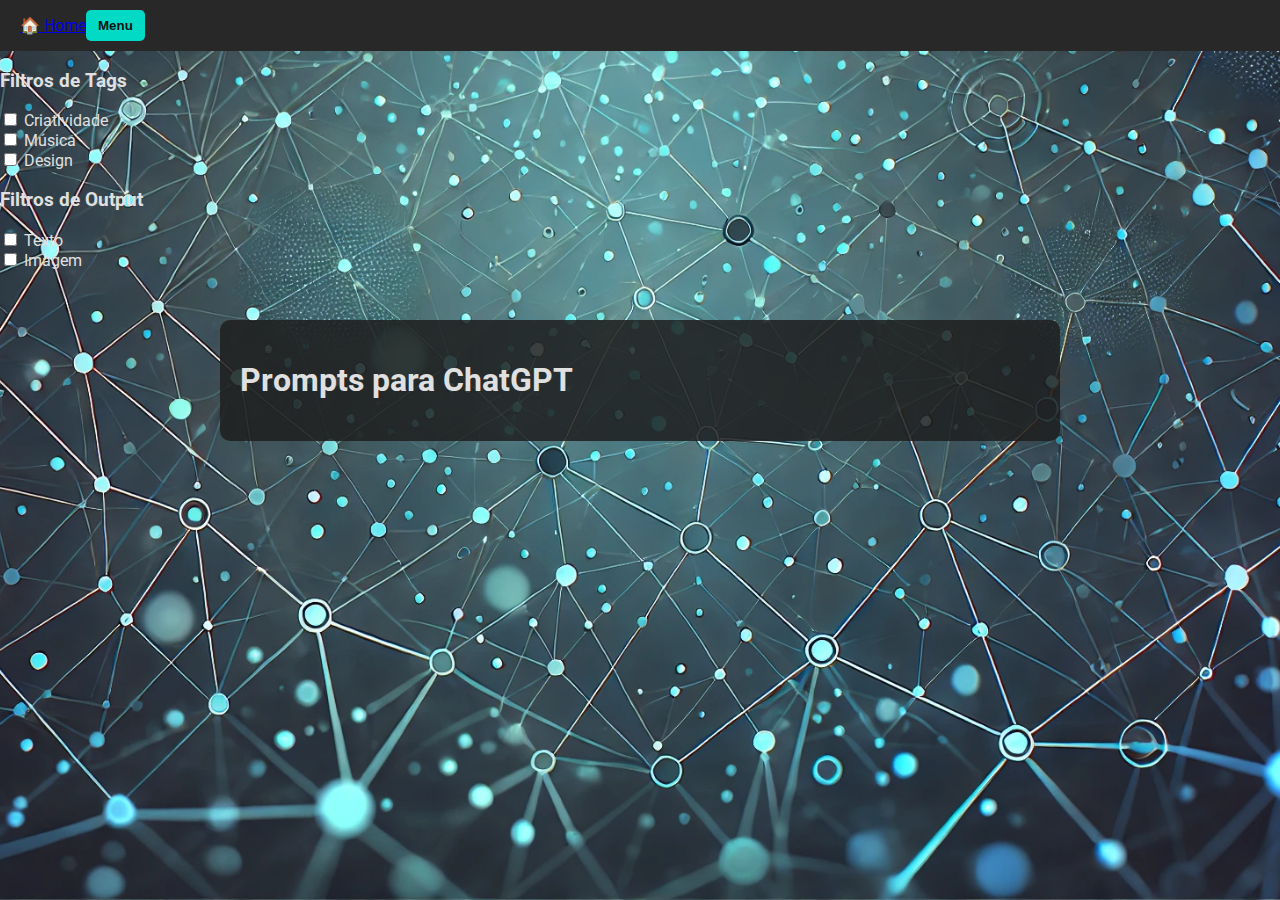
==== chatgpt.html @ 5db30829 "Create chatgpt.html" ====
<!DOCTYPE html>
<html lang="pt-br">
<head>
    <meta charset="UTF-8">
    <meta name="viewport" content="width=device-width, initial-scale=1.0">
    <title>Prompts - ChatGPT</title>
    <link href="https://fonts.googleapis.com/css2?family=Roboto:wght@400;700&family=Montserrat:wght@600&display=swap" rel="stylesheet">
    <link rel="stylesheet" href="styles.css">
</head>
<body>
    <!-- Cabeçalho -->
    <header>
        <a href="index.html" class="home-link"><span>🏠</span> Home</a>
        <button class="menu-toggle" onclick="toggleMenu()">Menu</button>
    </header>

    <!-- Menu em Aba -->
    <nav class="nav-menu" id="navMenu">
        <a href="#" class="nav-link">Sobre</a>
        <a href="#" class="nav-link">Dicas</a>
        <a href="#" class="nav-link">Prompts</a>
        <div class="sub-menu">
            <a href="chatgpt.html" class="nav-link">ChatGPT</a>
        </div>
    </nav>

    <!-- Barra Lateral de Filtros -->
    <aside class="sidebar">
        <h3>Filtros de Tags</h3>
        <div class="filter-group">
            <input type="checkbox" id="criatividade" onclick="filterByTag('Criatividade')">
            <label for="criatividade">Criatividade</label><br>
            <input type="checkbox" id="musica" onclick="filterByTag('Música')">
            <label for="musica">Música</label><br>
            <input type="checkbox" id="design" onclick="filterByTag('Design')">
            <label for="design">Design</label>
        </div>

        <h3>Filtros de Output</h3>
        <div class="filter-group">
            <input type="checkbox" id="texto" onclick="filterByOutput('Texto')">
            <label for="texto">Texto</label><br>
            <input type="checkbox" id="imagem" onclick="filterByOutput('Imagem')">
            <label for="imagem">Imagem</label><br>
            <!-- Inclua mais opções conforme necessário -->
        </div>
    </aside>

    <!-- Caixa de Conteúdo -->
    <main class="container">
        <h1>Prompts para ChatGPT</h1>
        <section class="prompt-container" id="promptContainer">
            <!-- Prompts carregados por JavaScript -->
        </section>
    </main>

    <script src="script.js"></script>
    <script>
        // Carregar prompts com as tags e filtros de output
        displayPrompts(prompts);
    </script>
</body>
</html>
---- styles.css ----
body {
    font-family: 'Roboto', sans-serif;
    background: url('background.png') no-repeat center center fixed;
    background-size: cover;
    color: #e0e0e0;
    margin: 0;
    padding: 0;
}

header {
    display: flex;
    justify-content: flex-start;
    align-items: center;
    padding: 10px 20px;
    background-color: #282828;
}

.menu-toggle {
    background-color: #03DAC6; /* Verde neon */
    color: #121212;
    padding: 8px 12px;
    border: none;
    cursor: pointer;
    border-radius: 5px;
    font-weight: bold;
}

.nav-menu {
    display: none;
    flex-direction: column;
    position: absolute;
    top: 60px;
    left: 20px;
    background-color: rgba(3, 218, 198, 0.9); /* Verde neon com opacidade */
    width: 150px;
    border-radius: 8px;
    padding: 10px;
    z-index: 1000;
}

.nav-link {
    color: #FFFFFF;
    padding: 10px;
    text-decoration: none;
    border-bottom: 1px solid rgba(255, 255, 255, 0.3);
}

.nav-link:hover {
    color: #121212;
    background-color: #BB86FC; /* Um efeito em azul para o hover */
}

.container {
    max-width: 800px;
    margin: 50px auto;
    padding: 20px;
    background-color: rgba(30, 30, 30, 0.85);
    border-radius: 10px;
    color: #e0e0e0;
}

.prompt {
    background-color: #1f1f1f;
    border: 1px solid #BB86FC;
    border-radius: 8px;
    padding: 20px;
    margin: 15px 0;
}

.prompt-title {
    font-weight: bold;
    font-size: 1.2em;
    color: #BB86FC;
}

.prompt-objective {
    margin: 10px 0;
}

.description-box {
    display: flex;
    align-items: center;
    background-color: #282828;
    border-radius: 8px;
    padding: 10px;
}

.prompt-description {
    flex: 1;
    font-style: italic;
}

/* Posição relativa para o botão */
.copy-btn {
    position: relative;
    background-color: #03DAC6;
    color: #121212;
    padding: 8px 12px;
    border: none;
    border-radius: 5px;
    cursor: pointer;
    font-weight: bold;
}

/* Estilo do balão de feedback */
.feedback {
    display: none;
    position: absolute;
    top: -30px; /* Ajuste a posição vertical conforme necessário */
    left: 50%;
    transform: translateX(-50%);
    background-color: #03DAC6;
    color: #121212;
    padding: 5px 10px;
    border-radius: 5px;
    font-size: 0.9em;
    white-space: nowrap;
    z-index: 1000;
}
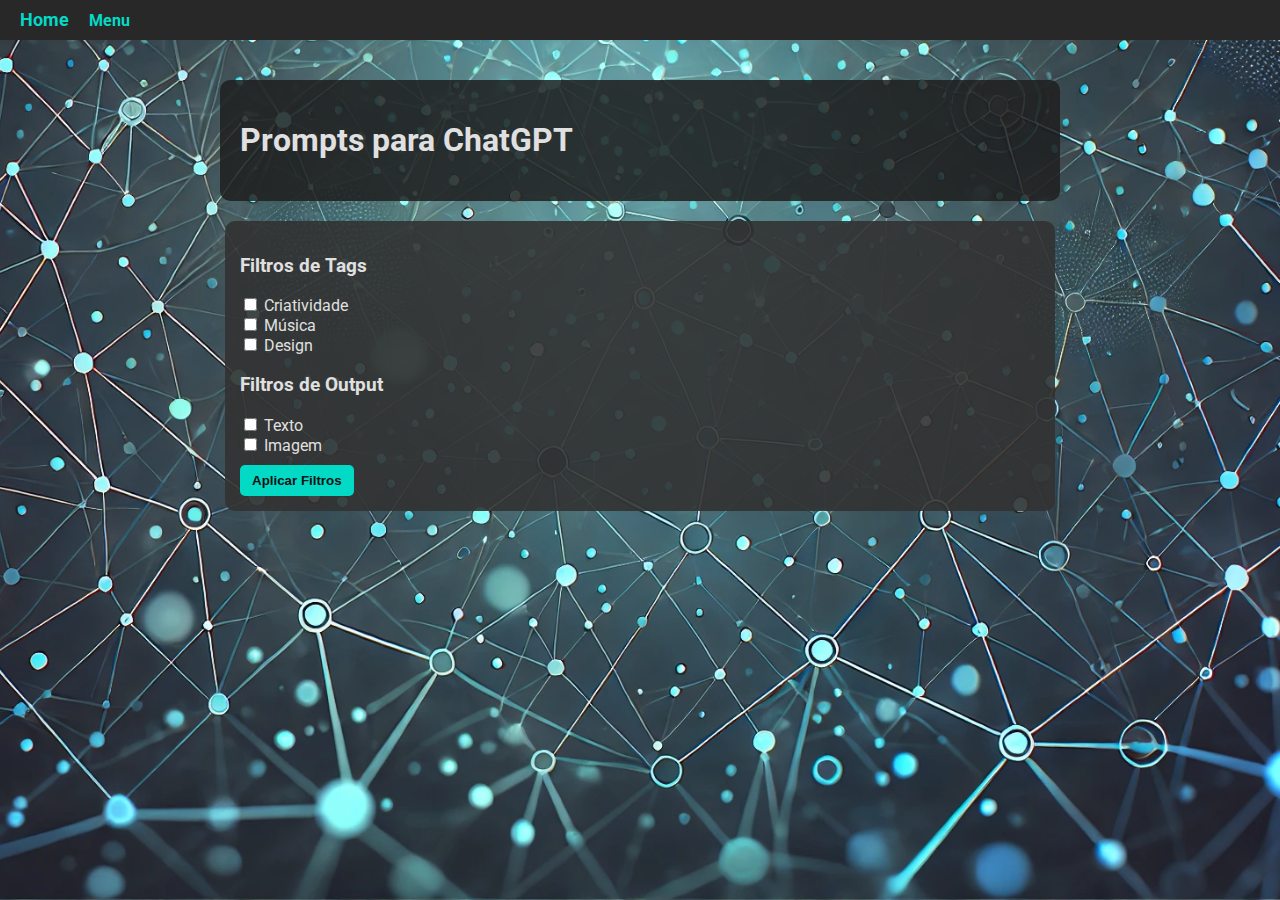
==== commit c3e4ead7: "Update chatgpt.html" ====
--- a/chatgpt.html
+++ b/chatgpt.html
@@ -3,61 +3,52 @@
 <head>
     <meta charset="UTF-8">
     <meta name="viewport" content="width=device-width, initial-scale=1.0">
-    <title>Prompts - ChatGPT</title>
+    <title>lab.prompt Biblioteca de Prompts - ChatGPT</title>
     <link href="https://fonts.googleapis.com/css2?family=Roboto:wght@400;700&family=Montserrat:wght@600&display=swap" rel="stylesheet">
     <link rel="stylesheet" href="styles.css">
 </head>
 <body>
-    <!-- Cabeçalho -->
+    <!-- Cabeçalho com link de Home e botão de Menu -->
     <header>
-        <a href="index.html" class="home-link"><span>🏠</span> Home</a>
-        <button class="menu-toggle" onclick="toggleMenu()">Menu</button>
+        <nav class="main-nav">
+            <a href="index.html" class="home-link">Home</a>
+            <a href="#" class="menu-toggle" onclick="toggleMenu()">Menu</a>
+            <div class="nav-menu" id="navMenu" style="display: none;">
+                <a href="sobre.html" class="nav-link">Sobre</a>
+                <a href="dicas.html" class="nav-link">Dicas</a>
+                <div class="submenu">
+                    <a href="#" class="nav-link">Prompts</a>
+                    <div class="dropdown">
+                        <a href="chatgpt.html" class="sub-nav-link">ChatGPT</a>
+                    </div>
+                </div>
+            </div>
+        </nav>
     </header>
 
-    <!-- Menu em Aba -->
-    <nav class="nav-menu" id="navMenu">
-        <a href="#" class="nav-link">Sobre</a>
-        <a href="#" class="nav-link">Dicas</a>
-        <a href="#" class="nav-link">Prompts</a>
-        <div class="sub-menu">
-            <a href="chatgpt.html" class="nav-link">ChatGPT</a>
-        </div>
-    </nav>
+    <!-- Container Principal da Página de Prompts -->
+    <div class="container">
+        <h1>Prompts para ChatGPT</h1>
+        <main class="content" id="promptContainer">
+            <!-- Os prompts carregados dinamicamente aparecerão aqui -->
+        </main>
+    </div>
 
-    <!-- Barra Lateral de Filtros -->
-    <aside class="sidebar">
+    <!-- Container de Filtros (apenas nas páginas de Prompts) -->
+    <div class="filter-container">
         <h3>Filtros de Tags</h3>
-        <div class="filter-group">
-            <input type="checkbox" id="criatividade" onclick="filterByTag('Criatividade')">
-            <label for="criatividade">Criatividade</label><br>
-            <input type="checkbox" id="musica" onclick="filterByTag('Música')">
-            <label for="musica">Música</label><br>
-            <input type="checkbox" id="design" onclick="filterByTag('Design')">
-            <label for="design">Design</label>
-        </div>
+        <input type="checkbox" id="criatividade" value="Criatividade"> <label for="criatividade">Criatividade</label><br>
+        <input type="checkbox" id="musica" value="Música"> <label for="musica">Música</label><br>
+        <input type="checkbox" id="design" value="Design"> <label for="design">Design</label><br>
 
         <h3>Filtros de Output</h3>
-        <div class="filter-group">
-            <input type="checkbox" id="texto" onclick="filterByOutput('Texto')">
-            <label for="texto">Texto</label><br>
-            <input type="checkbox" id="imagem" onclick="filterByOutput('Imagem')">
-            <label for="imagem">Imagem</label><br>
-            <!-- Inclua mais opções conforme necessário -->
-        </div>
-    </aside>
+        <input type="checkbox" id="texto" value="Texto"> <label for="texto">Texto</label><br>
+        <input type="checkbox" id="imagem" value="Imagem"> <label for="imagem">Imagem</label><br>
 
-    <!-- Caixa de Conteúdo -->
-    <main class="container">
-        <h1>Prompts para ChatGPT</h1>
-        <section class="prompt-container" id="promptContainer">
-            <!-- Prompts carregados por JavaScript -->
-        </section>
-    </main>
+        <!-- Botão para aplicar os filtros -->
+        <button class="apply-filters-btn" onclick="applySelectedFilters()">Aplicar Filtros</button>
+    </div>
 
     <script src="script.js"></script>
-    <script>
-        // Carregar prompts com as tags e filtros de output
-        displayPrompts(prompts);
-    </script>
 </body>
-</html>
+</html>--- a/styles.css
+++ b/styles.css
@@ -1,3 +1,4 @@
+/* Estilo geral do corpo */
 body {
     font-family: 'Roboto', sans-serif;
     background: url('background.png') no-repeat center center fixed;
@@ -7,58 +8,97 @@
     padding: 0;
 }
 
+/* Cabeçalho fixo no topo */
 header {
-    display: flex;
-    justify-content: flex-start;
-    align-items: center;
     padding: 10px 20px;
     background-color: #282828;
+    position: fixed;
+    top: 0;
+    width: 100%;
+    z-index: 1000;
 }
 
-.menu-toggle {
-    background-color: #03DAC6; /* Verde neon */
-    color: #121212;
-    padding: 8px 12px;
-    border: none;
-    cursor: pointer;
-    border-radius: 5px;
-    font-weight: bold;
+/* Menu principal ao lado de Home */
+.main-nav {
+    display: flex;
+    align-items: center;
 }
 
+.home-link {
+    text-decoration: none;
+    color: #03DAC6;
+    font-weight: bold;
+    font-size: 1.1em;
+    margin-right: 20px;
+}
+
+/* Botão de menu estilo link */
+.menu-toggle {
+    color: #03DAC6;
+    font-weight: bold;
+    cursor: pointer;
+    border: none;
+    background: none;
+    text-decoration: none;
+}
+
+/* Menu retrátil */
 .nav-menu {
     display: none;
     flex-direction: column;
     position: absolute;
-    top: 60px;
+    top: 50px;
     left: 20px;
-    background-color: rgba(3, 218, 198, 0.9); /* Verde neon com opacidade */
+    background-color: rgba(30, 30, 30, 0.9);
     width: 150px;
     border-radius: 8px;
     padding: 10px;
     z-index: 1000;
 }
 
-.nav-link {
+/* Estilo dos links */
+.nav-link, .sub-nav-link {
     color: #FFFFFF;
     padding: 10px;
     text-decoration: none;
     border-bottom: 1px solid rgba(255, 255, 255, 0.3);
 }
 
-.nav-link:hover {
+.nav-link:hover, .sub-nav-link:hover {
     color: #121212;
-    background-color: #BB86FC; /* Um efeito em azul para o hover */
+    background-color: #BB86FC;
 }
 
+/* Submenu - ChatGPT aparece somente quando o cursor está sobre "Prompts" */
+.submenu {
+    position: relative;
+}
+
+.dropdown {
+    display: none;
+    position: absolute;
+    top: 0;
+    left: 100%;
+    background-color: rgba(30, 30, 30, 0.9);
+    padding: 5px 0;
+    border-radius: 8px;
+}
+
+.submenu:hover .dropdown {
+    display: block;
+}
+
+/* Container principal com margem para não ser coberto pelo cabeçalho */
 .container {
     max-width: 800px;
-    margin: 50px auto;
+    margin: 80px auto 0 auto; /* Ajusta para compensar o cabeçalho fixo */
     padding: 20px;
     background-color: rgba(30, 30, 30, 0.85);
     border-radius: 10px;
     color: #e0e0e0;
 }
 
+/* Estilo de cada prompt */
 .prompt {
     background-color: #1f1f1f;
     border: 1px solid #BB86FC;
@@ -77,12 +117,20 @@
     margin: 10px 0;
 }
 
+/* Estilo para a seção Output e Exemplo */
+.prompt-output,
+.prompt-example {
+    margin: 10px 0;
+}
+
+/* Caixa da descrição com botão de cópia */
 .description-box {
     display: flex;
     align-items: center;
     background-color: #282828;
     border-radius: 8px;
     padding: 10px;
+    margin: 10px 0;
 }
 
 .prompt-description {
@@ -90,19 +138,19 @@
     font-style: italic;
 }
 
-/* Posição relativa para o botão */
 .copy-btn {
-    position: relative;
+    margin-left: 10px;
+    padding: 8px 12px;
     background-color: #03DAC6;
     color: #121212;
-    padding: 8px 12px;
     border: none;
     border-radius: 5px;
     cursor: pointer;
     font-weight: bold;
+    position: relative;
 }
 
-/* Estilo do balão de feedback */
+/* Balão de feedback */
 .feedback {
     display: none;
     position: absolute;
@@ -118,3 +166,28 @@
     z-index: 1000;
 }
 
+/* Exibição do balão de feedback */
+.copy-btn:active .feedback {
+    display: inline-block;
+}
+
+/* Container de filtros com botão de aplicar */
+.filter-container {
+    max-width: 800px;
+    margin: 20px auto;
+    padding: 15px;
+    background-color: rgba(50, 50, 50, 0.9); /* Cor combinando com o fundo principal */
+    border-radius: 10px;
+}
+
+/* Estilo do botão de aplicar filtros */
+.apply-filters-btn {
+    margin-top: 10px;
+    padding: 8px 12px;
+    background-color: #03DAC6;
+    color: #121212;
+    border: none;
+    border-radius: 5px;
+    cursor: pointer;
+    font-weight: bold;
+}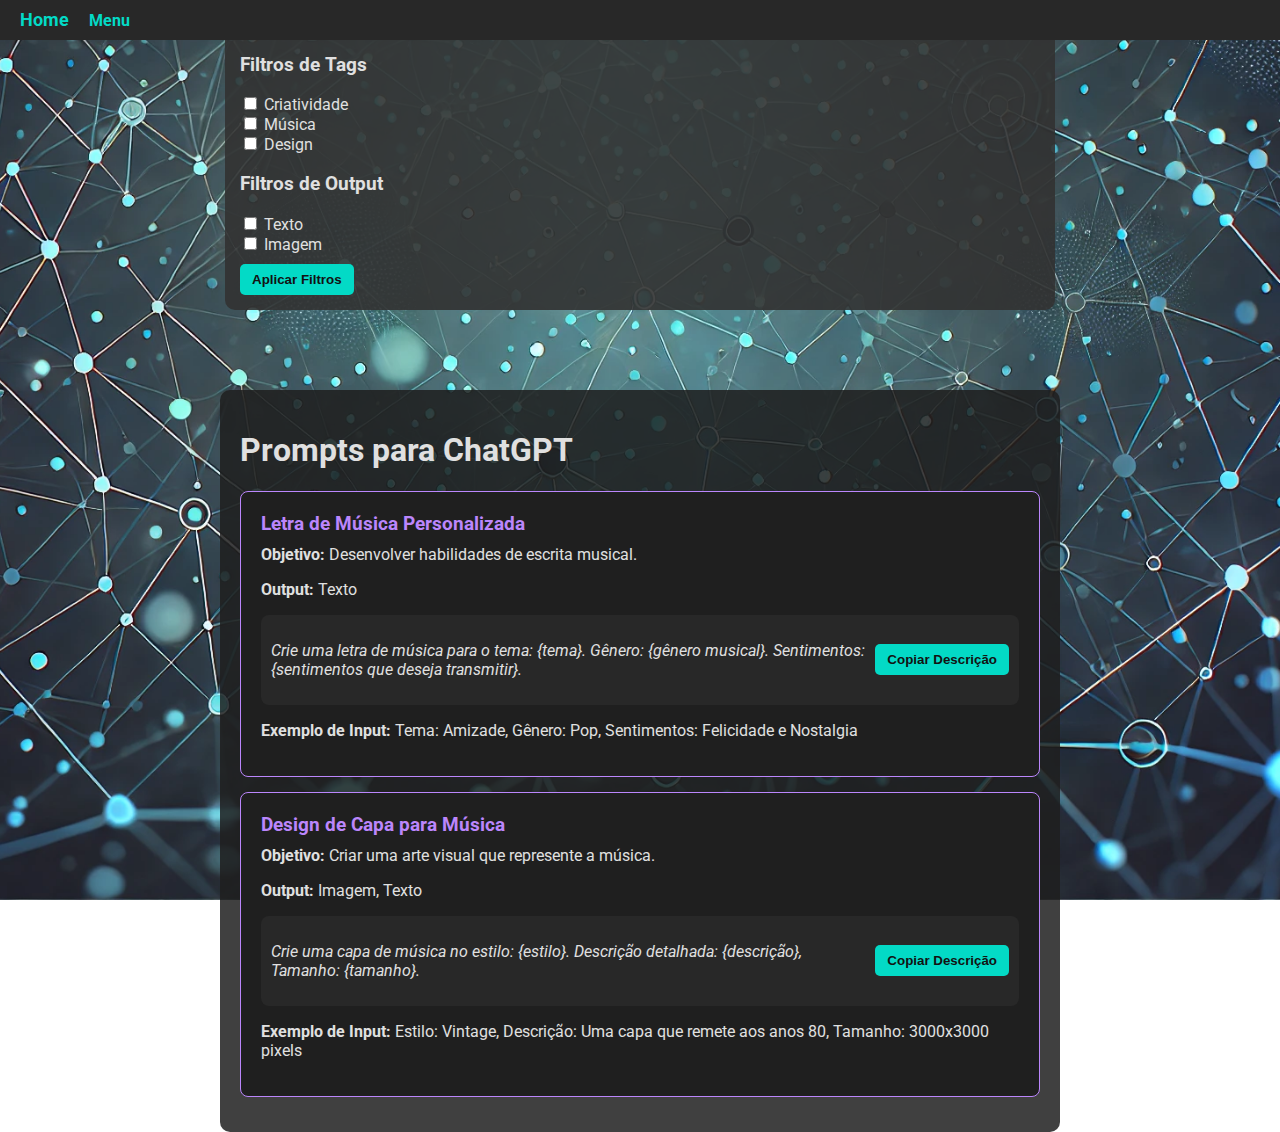
==== commit f1c6c329: "Update chatgpt.html" ====
--- a/chatgpt.html
+++ b/chatgpt.html
@@ -26,15 +26,7 @@
         </nav>
     </header>
 
-    <!-- Container Principal da Página de Prompts -->
-    <div class="container">
-        <h1>Prompts para ChatGPT</h1>
-        <main class="content" id="promptContainer">
-            <!-- Os prompts carregados dinamicamente aparecerão aqui -->
-        </main>
-    </div>
-
-    <!-- Container de Filtros (apenas nas páginas de Prompts) -->
+    <!-- Container de Filtros entre o Cabeçalho e o Corpo -->
     <div class="filter-container">
         <h3>Filtros de Tags</h3>
         <input type="checkbox" id="criatividade" value="Criatividade"> <label for="criatividade">Criatividade</label><br>
@@ -49,6 +41,14 @@
         <button class="apply-filters-btn" onclick="applySelectedFilters()">Aplicar Filtros</button>
     </div>
 
+    <!-- Container Principal da Página de Prompts -->
+    <div class="container">
+        <h1>Prompts para ChatGPT</h1>
+        <main class="content" id="promptContainer">
+            <!-- Os prompts carregados dinamicamente aparecerão aqui -->
+        </main>
+    </div>
+
     <script src="script.js"></script>
 </body>
 </html>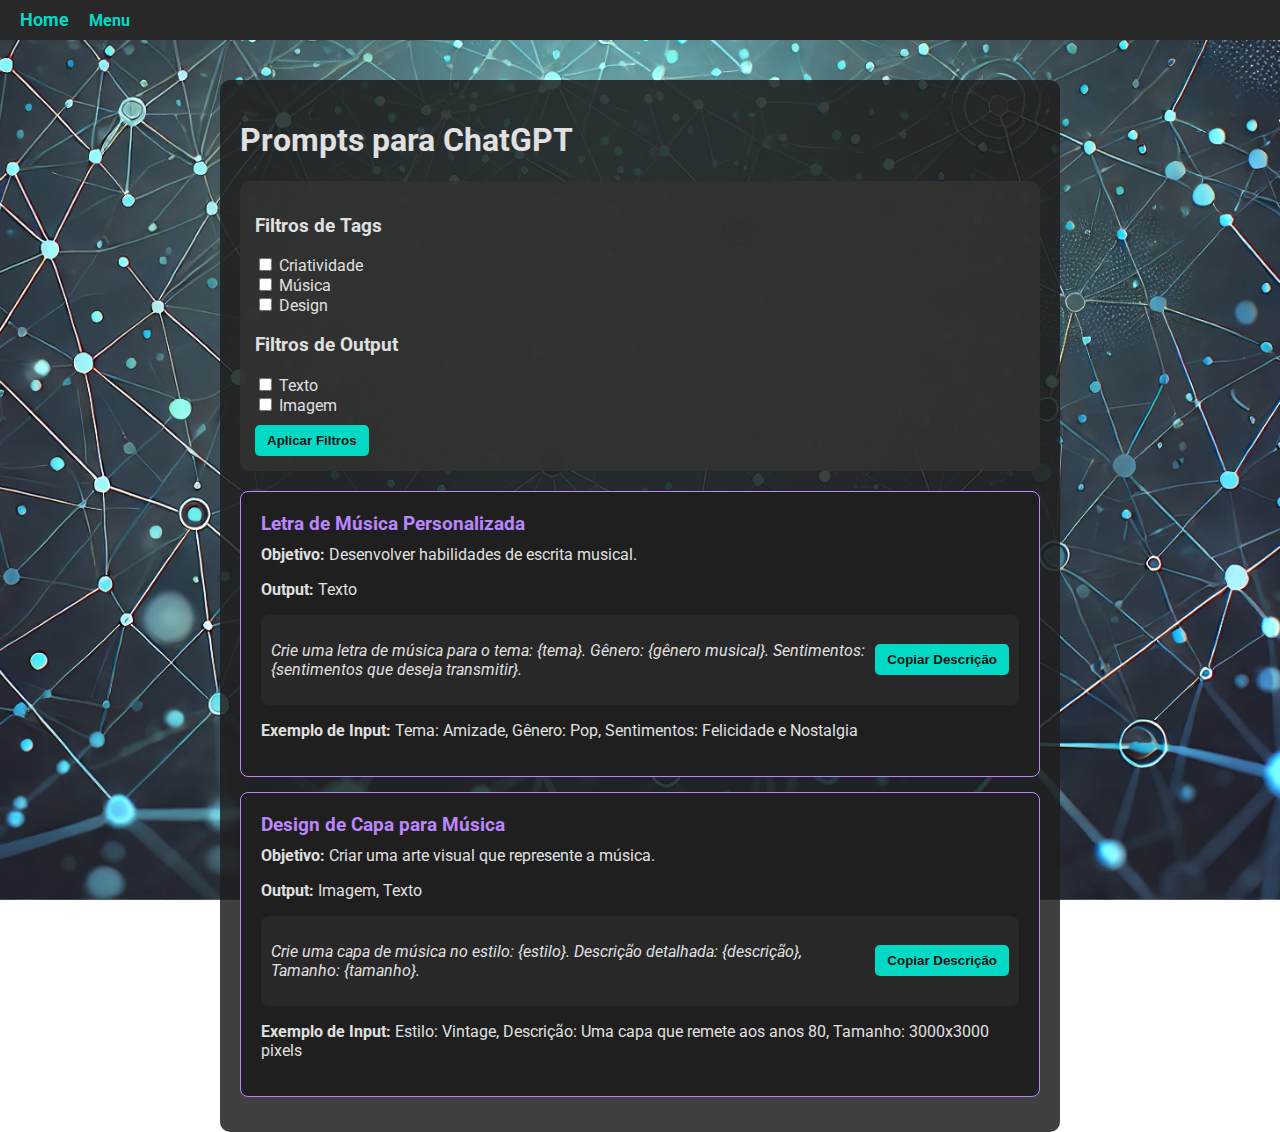
==== commit 1bfff67e: "Update chatgpt.html" ====
--- a/chatgpt.html
+++ b/chatgpt.html
@@ -26,24 +26,26 @@
         </nav>
     </header>
 
-    <!-- Container de Filtros entre o Cabeçalho e o Corpo -->
-    <div class="filter-container">
-        <h3>Filtros de Tags</h3>
-        <input type="checkbox" id="criatividade" value="Criatividade"> <label for="criatividade">Criatividade</label><br>
-        <input type="checkbox" id="musica" value="Música"> <label for="musica">Música</label><br>
-        <input type="checkbox" id="design" value="Design"> <label for="design">Design</label><br>
-
-        <h3>Filtros de Output</h3>
-        <input type="checkbox" id="texto" value="Texto"> <label for="texto">Texto</label><br>
-        <input type="checkbox" id="imagem" value="Imagem"> <label for="imagem">Imagem</label><br>
-
-        <!-- Botão para aplicar os filtros -->
-        <button class="apply-filters-btn" onclick="applySelectedFilters()">Aplicar Filtros</button>
-    </div>
-
     <!-- Container Principal da Página de Prompts -->
     <div class="container">
         <h1>Prompts para ChatGPT</h1>
+
+        <!-- Container de Filtros dentro do Corpo, entre o título e os prompts -->
+        <div class="filter-container">
+            <h3>Filtros de Tags</h3>
+            <input type="checkbox" id="criatividade" value="Criatividade"> <label for="criatividade">Criatividade</label><br>
+            <input type="checkbox" id="musica" value="Música"> <label for="musica">Música</label><br>
+            <input type="checkbox" id="design" value="Design"> <label for="design">Design</label><br>
+
+            <h3>Filtros de Output</h3>
+            <input type="checkbox" id="texto" value="Texto"> <label for="texto">Texto</label><br>
+            <input type="checkbox" id="imagem" value="Imagem"> <label for="imagem">Imagem</label><br>
+
+            <!-- Botão para aplicar os filtros -->
+            <button class="apply-filters-btn" onclick="applySelectedFilters()">Aplicar Filtros</button>
+        </div>
+
+        <!-- Container onde os prompts serão exibidos -->
         <main class="content" id="promptContainer">
             <!-- Os prompts carregados dinamicamente aparecerão aqui -->
         </main>
--- a/styles.css
+++ b/styles.css
@@ -171,12 +171,12 @@
     display: inline-block;
 }
 
-/* Container de filtros com botão de aplicar */
+/* Container de filtros abaixo do cabeçalho */
 .filter-container {
     max-width: 800px;
     margin: 20px auto;
     padding: 15px;
-    background-color: rgba(50, 50, 50, 0.9); /* Cor combinando com o fundo principal */
+    background-color: rgba(50, 50, 50, 0.9);
     border-radius: 10px;
 }
 
@@ -190,4 +190,19 @@
     border-radius: 5px;
     cursor: pointer;
     font-weight: bold;
+}
+
+/* Balão de feedback ao copiar */
+.feedback {
+    display: none;
+    position: absolute;
+    top: -25px;
+    right: 0;
+    background-color: #03DAC6;
+    color: #121212;
+    padding: 5px 10px;
+    border-radius: 5px;
+    font-size: 0.9em;
+    white-space: nowrap;
+    z-index: 1000;
 }